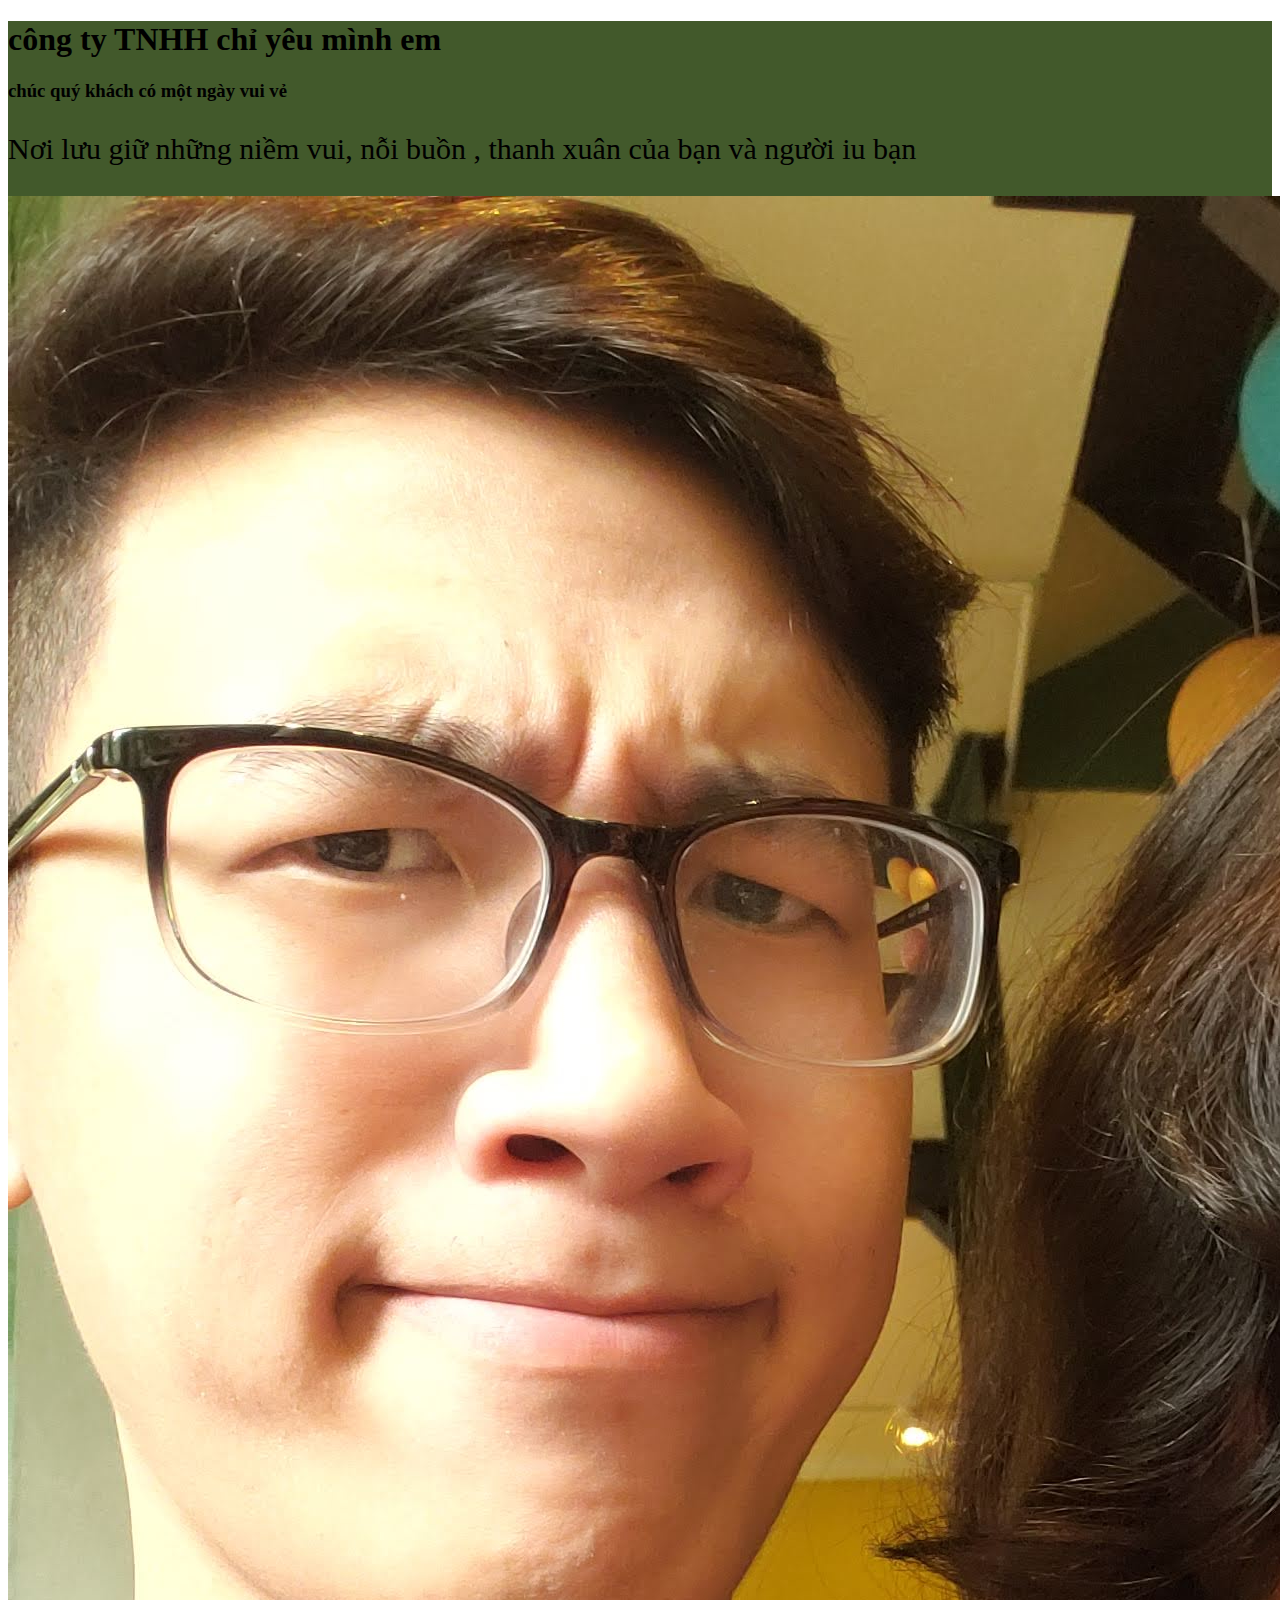
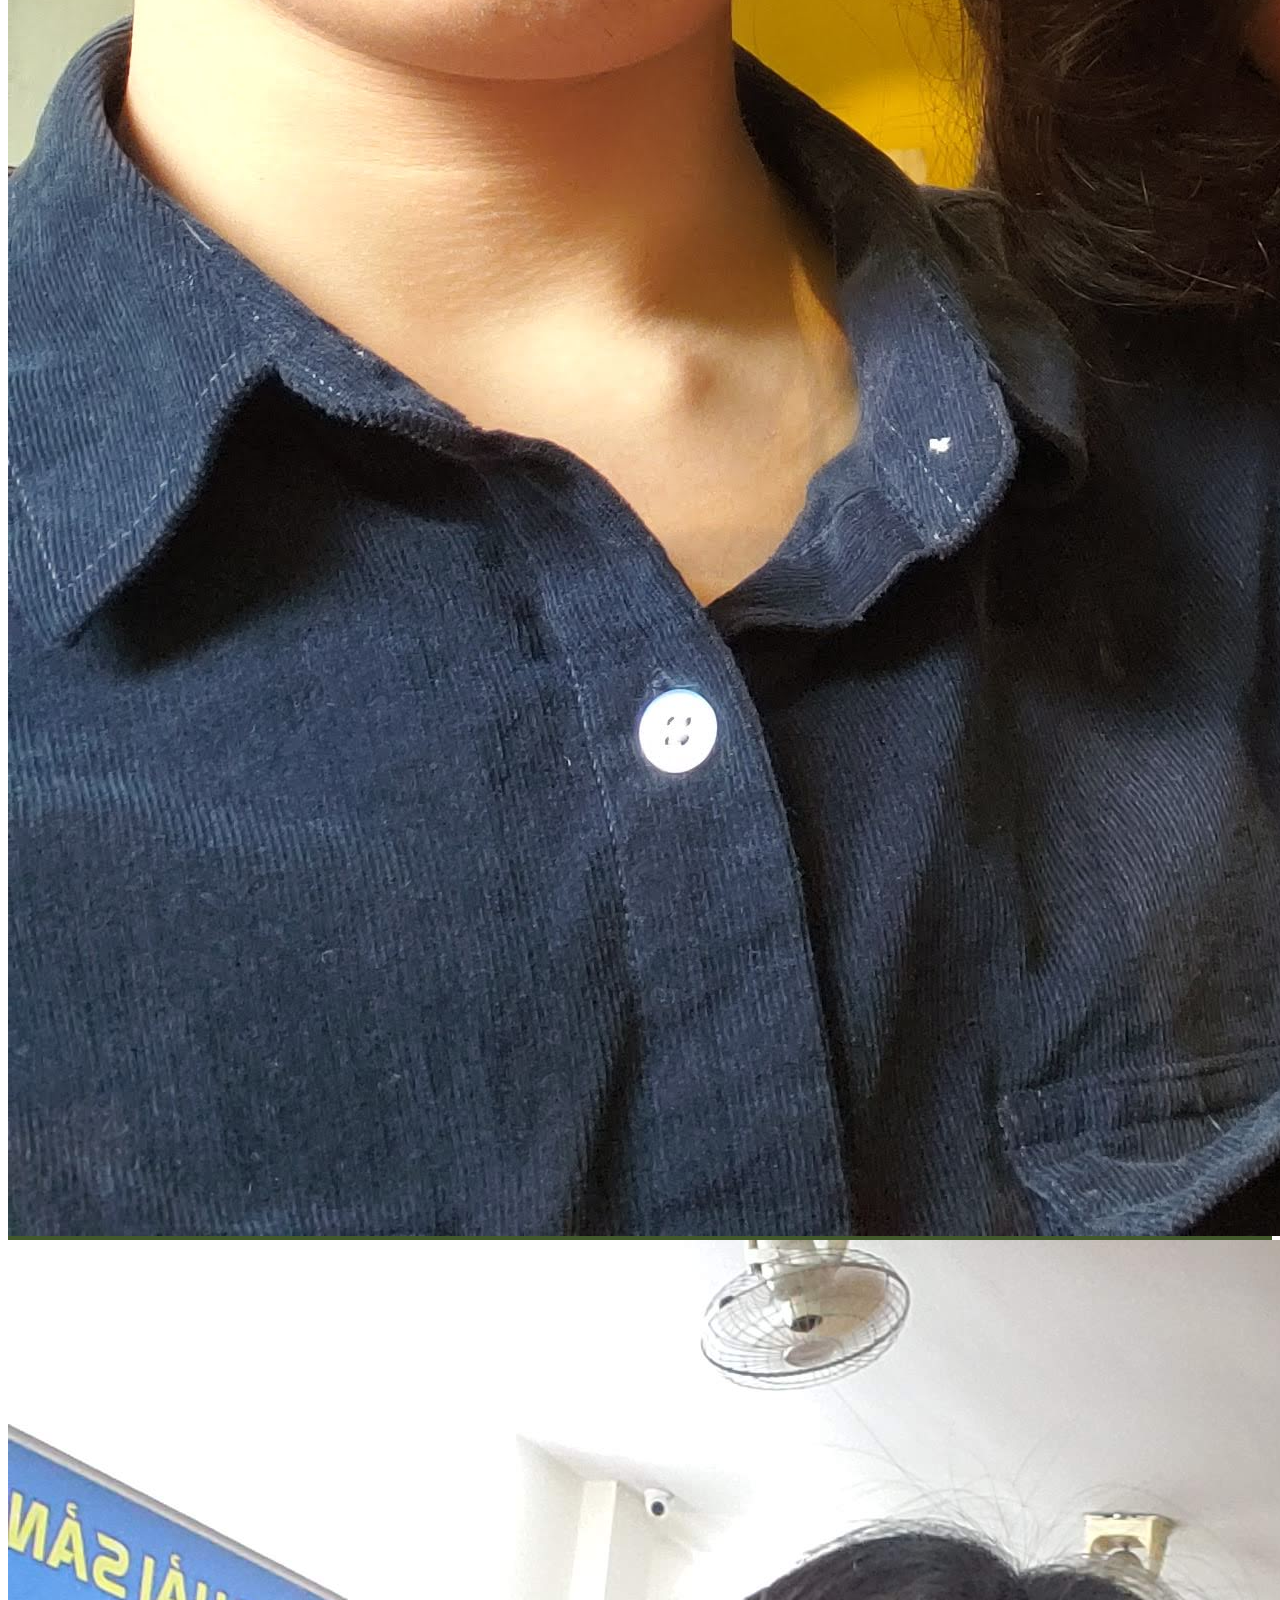
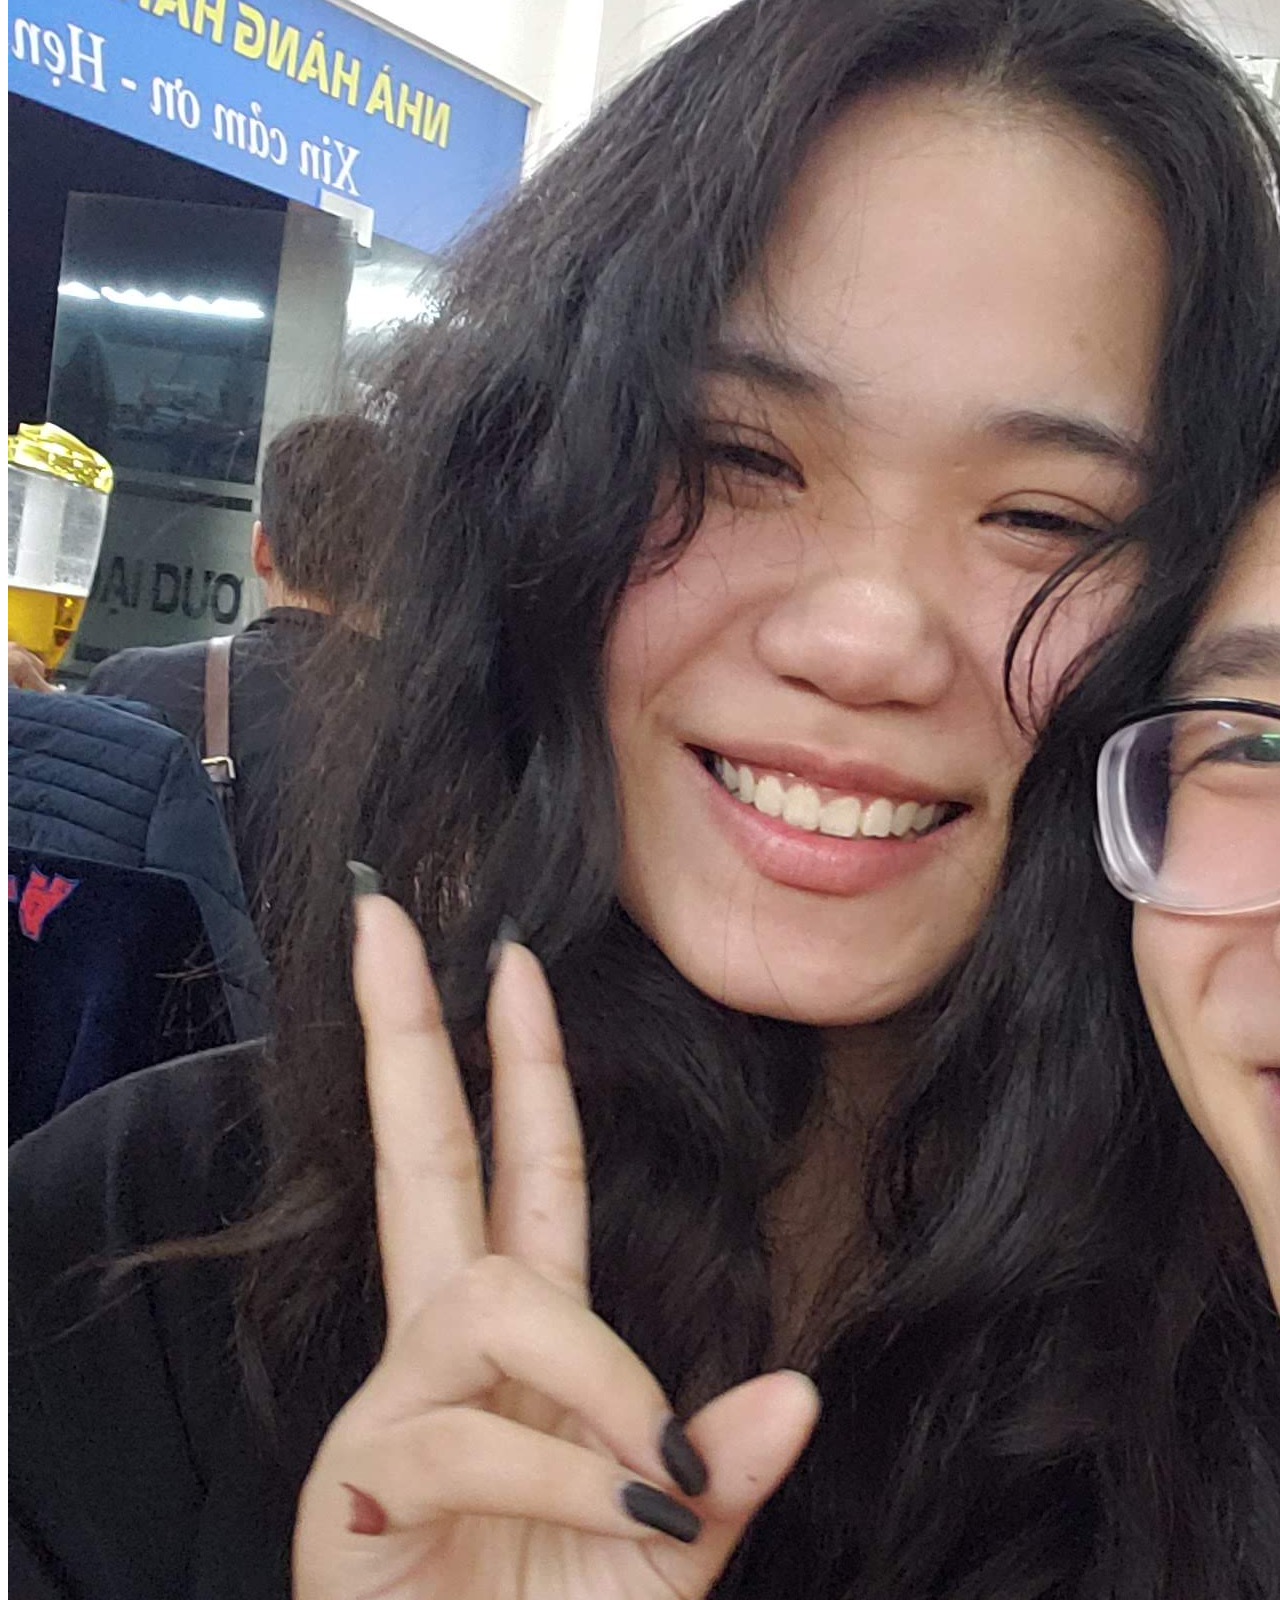
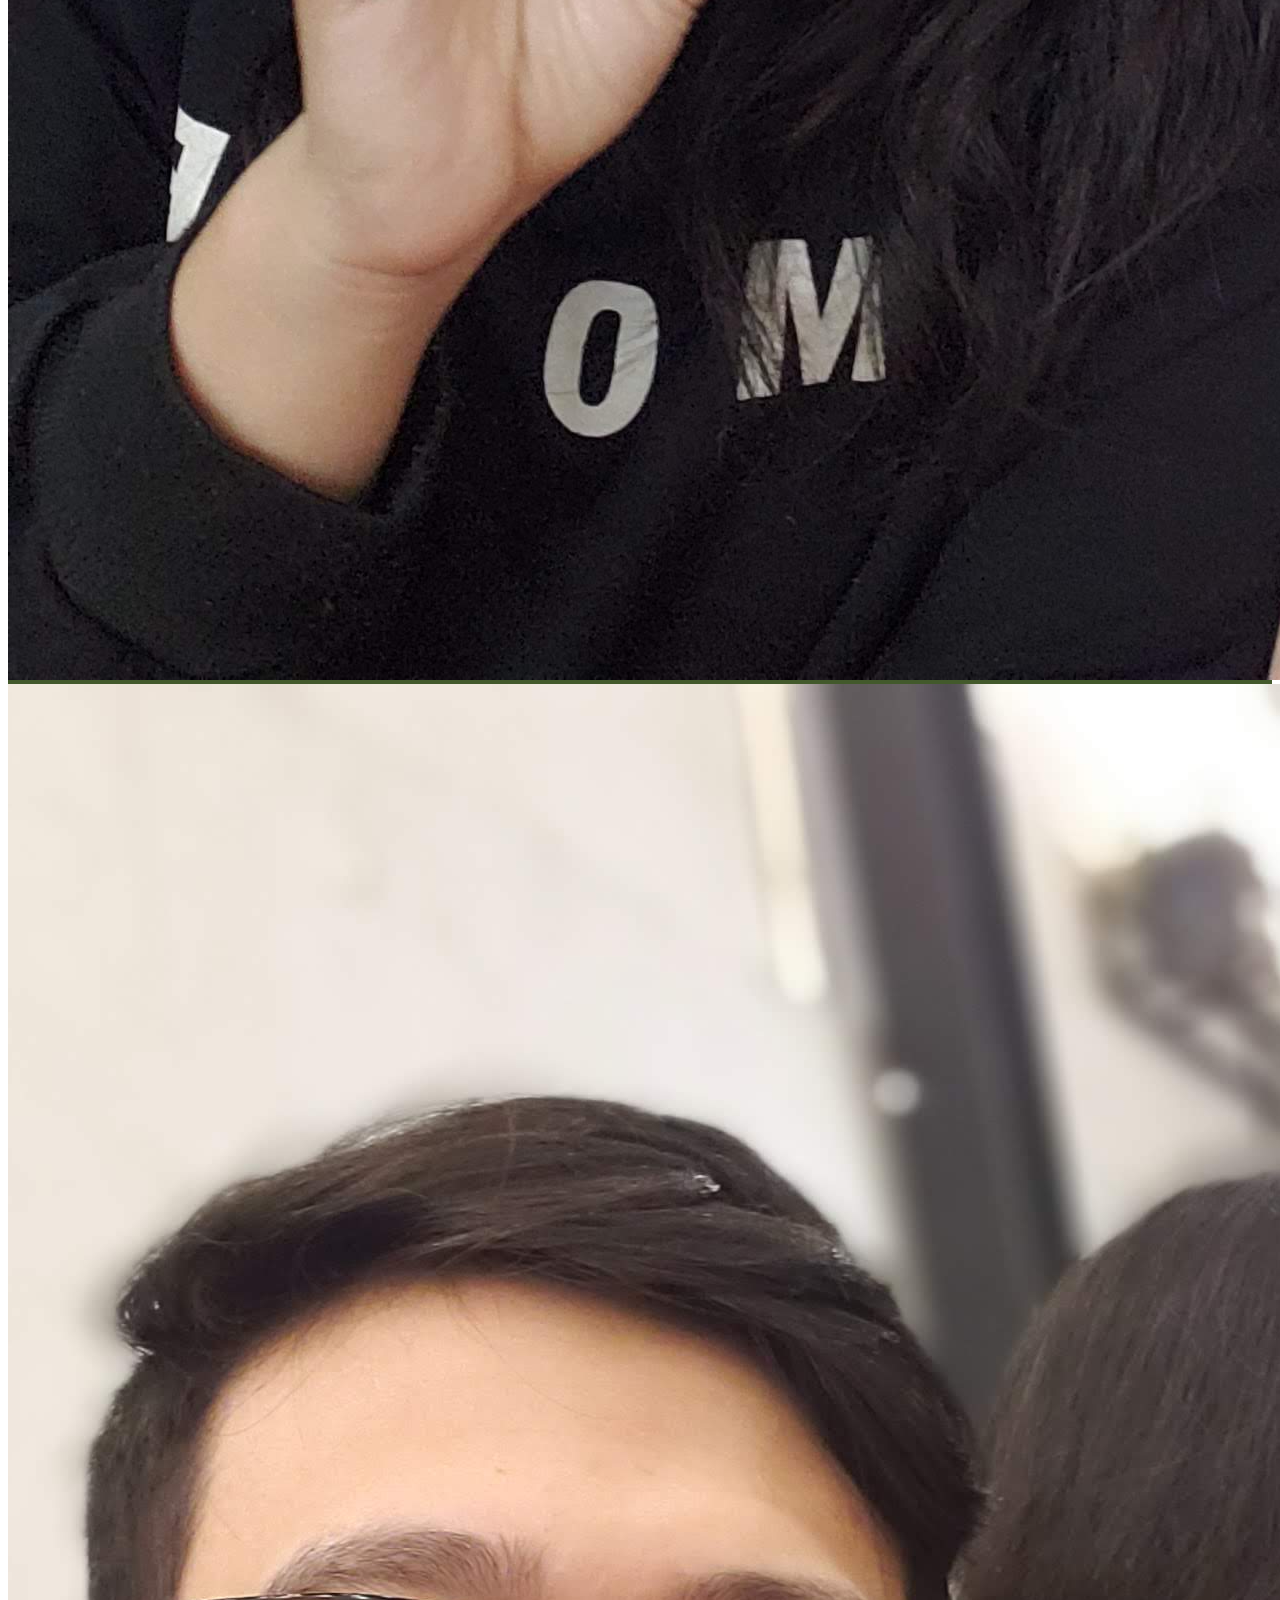
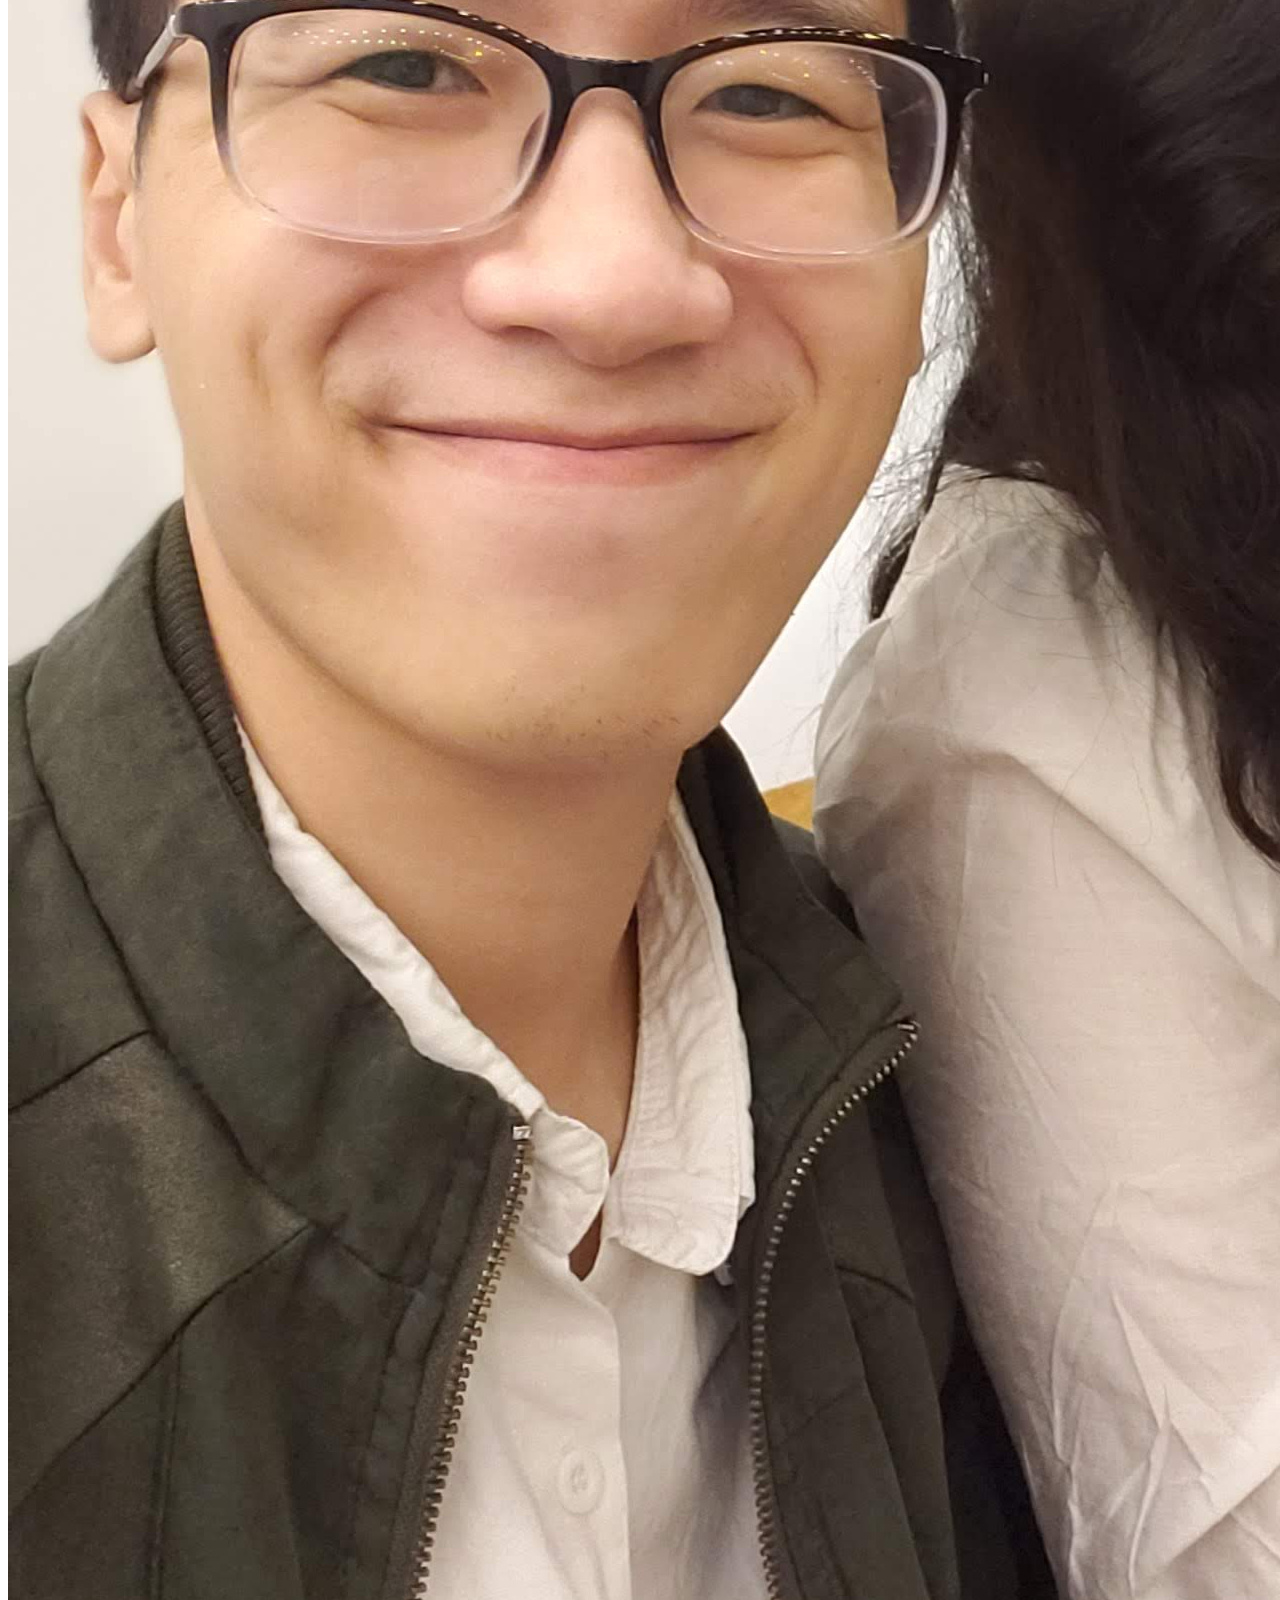
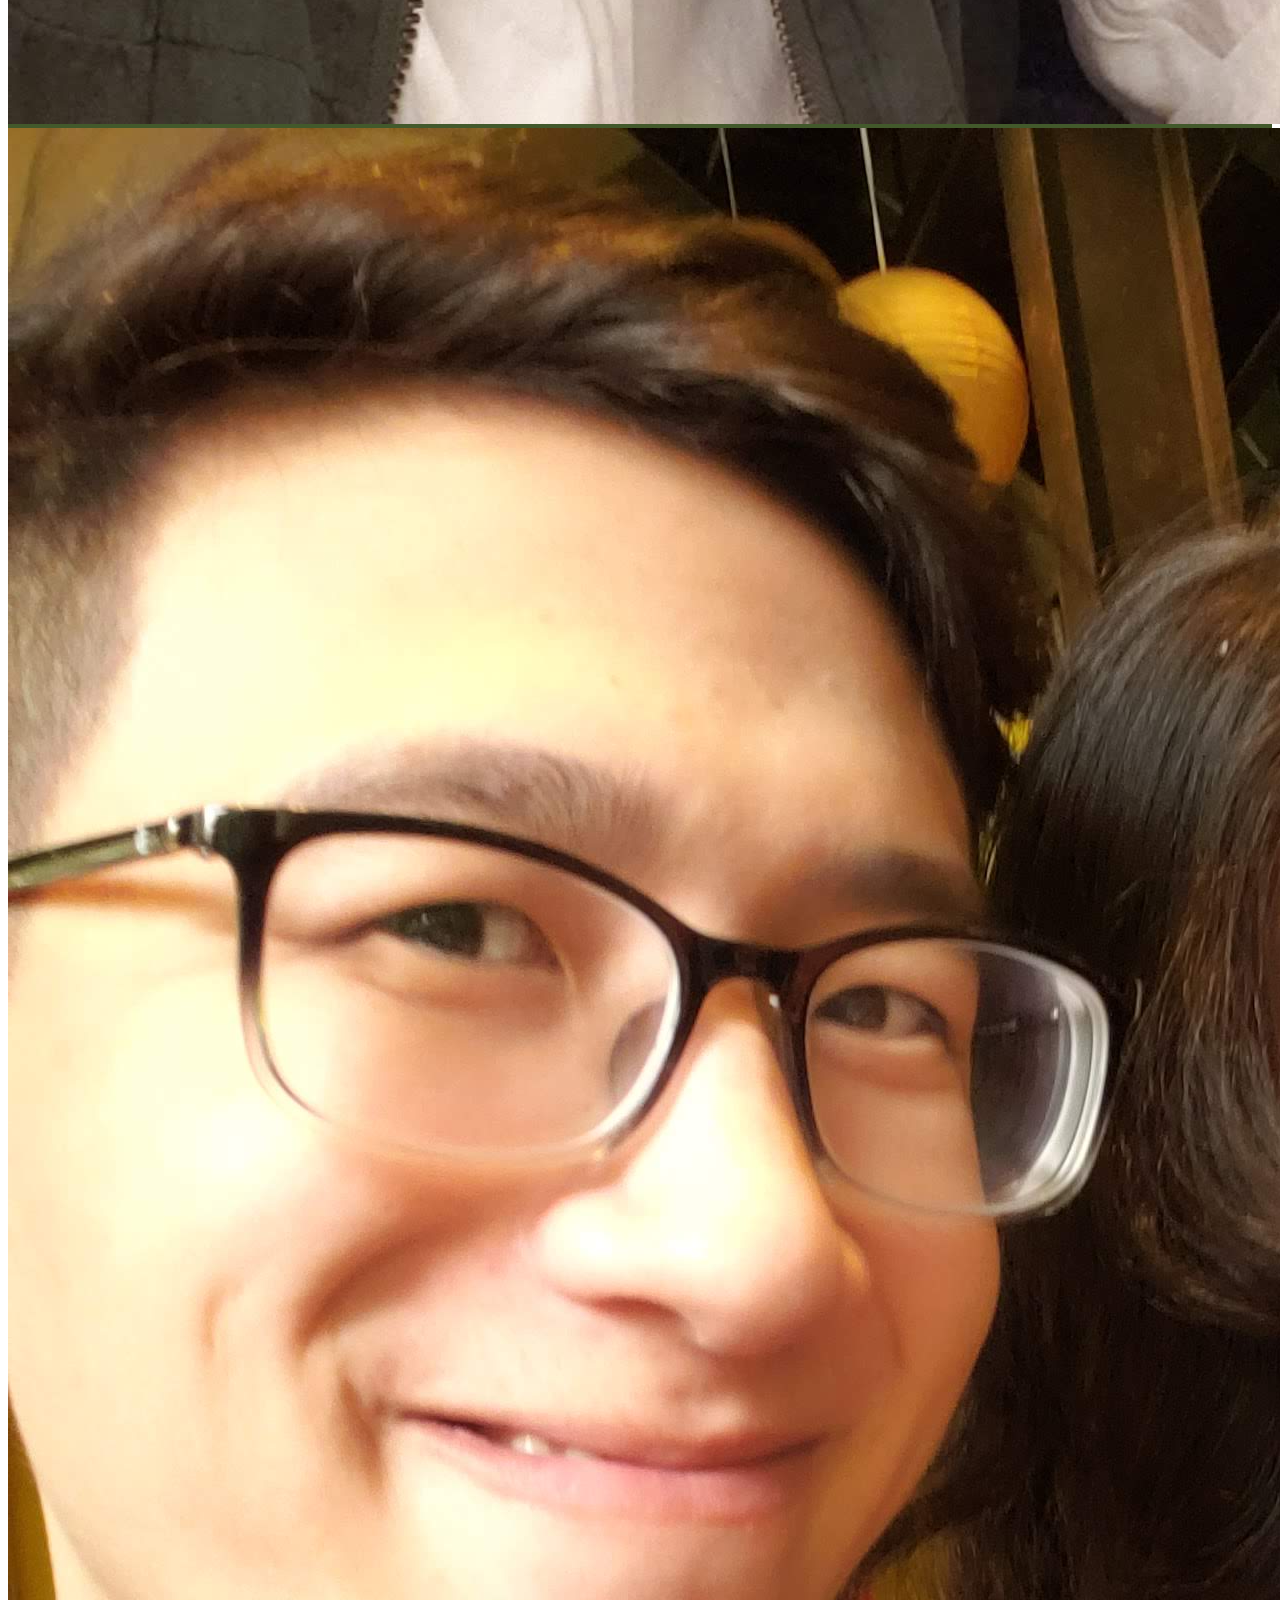
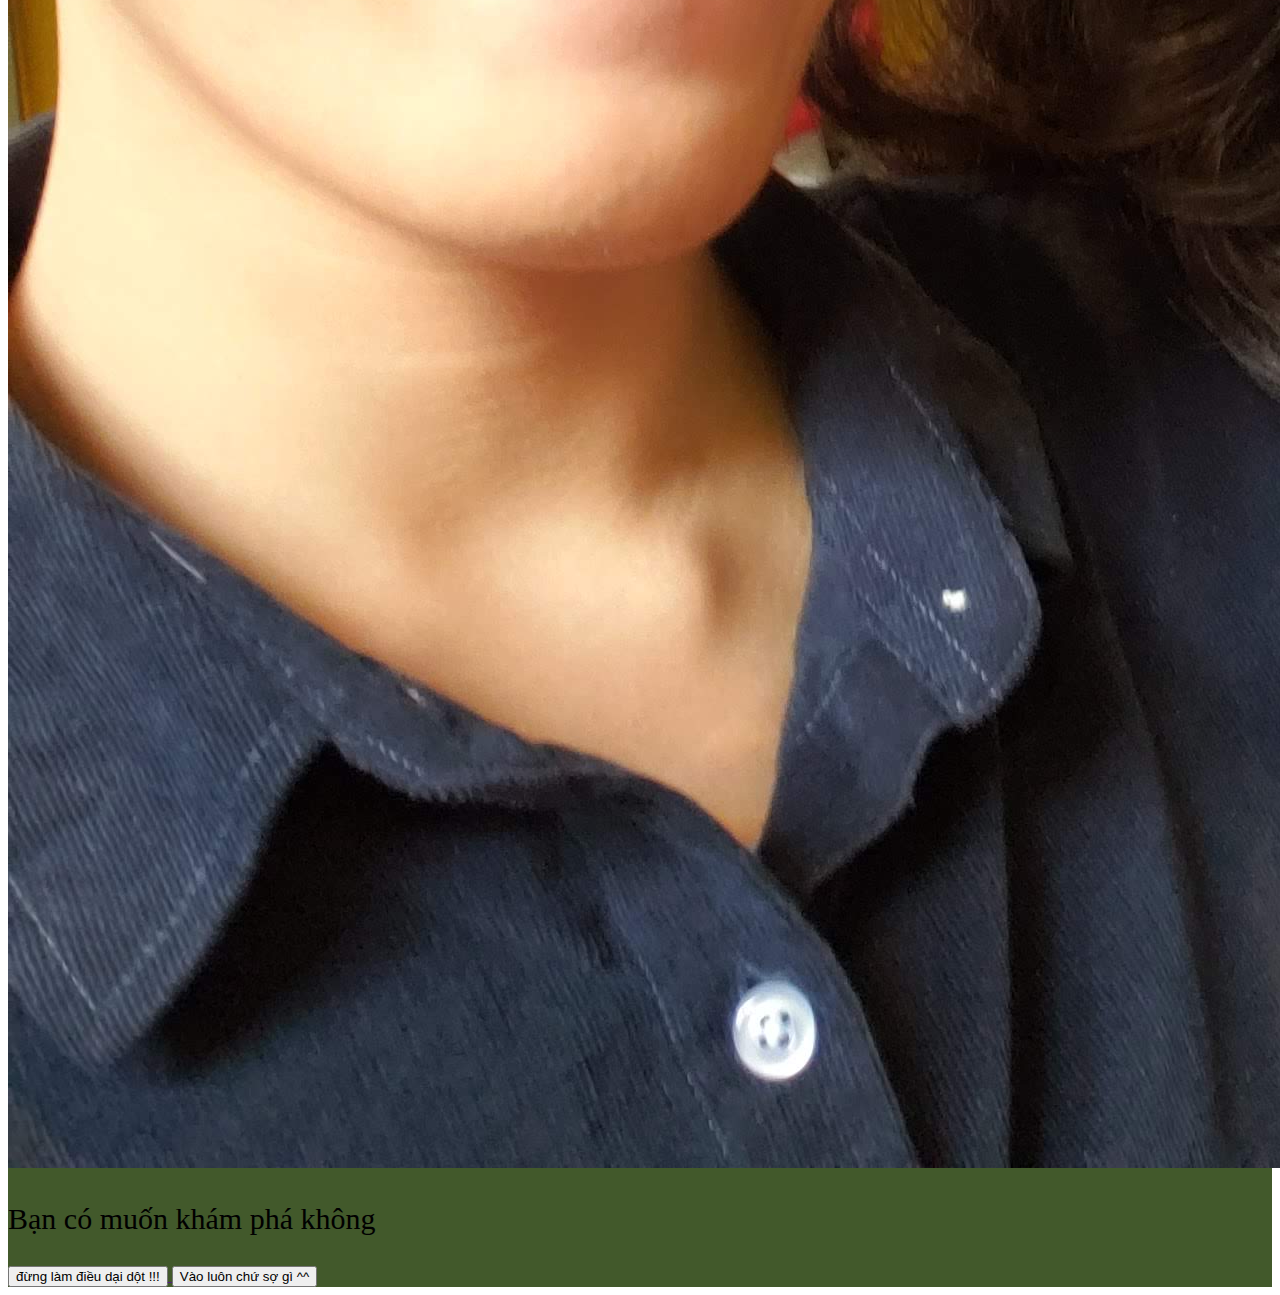
==== index.html @ 887f4138 "updatecode" ====
<!DOCTYPE html>
<html lang="en">
<head>
    <meta charset="UTF-8">
    <meta http-equiv="X-UA-Compatible" content="IE=edge">
    <meta name="viewport" content="width=device-width, initial-scale=1.0">
    <link rel="stylesheet" href="https://cdn.jsdelivr.net/npm/bootstrap@4.6.2/dist/css/bootstrap.min.css" integrity="sha384-xOolHFLEh07PJGoPkLv1IbcEPTNtaed2xpHsD9ESMhqIYd0nLMwNLD69Npy4HI+N" crossorigin="anonymous">
    <script src="https://cdn.jsdelivr.net/npm/jquery@3.5.1/dist/jquery.slim.min.js" integrity="sha384-DfXdz2htPH0lsSSs5nCTpuj/zy4C+OGpamoFVy38MVBnE+IbbVYUew+OrCXaRkfj" crossorigin="anonymous"></script>
    <script src="https://cdn.jsdelivr.net/npm/popper.js@1.16.1/dist/umd/popper.min.js" integrity="sha384-9/reFTGAW83EW2RDu2S0VKaIzap3H66lZH81PoYlFhbGU+6BZp6G7niu735Sk7lN" crossorigin="anonymous"></script>
    <script src="https://cdn.jsdelivr.net/npm/bootstrap@4.6.2/dist/js/bootstrap.min.js" integrity="sha384-+sLIOodYLS7CIrQpBjl+C7nPvqq+FbNUBDunl/OZv93DB7Ln/533i8e/mZXLi/P+" crossorigin="anonymous"></script>
    <link rel="stylesheet" href="./font/fontawesome-free-6.1.2-web/css/all.min.css">
    <link rel="stylesheet" href="./css/main.css">
    <title>Dành cho em nè <3</title>
</head>
<body>
    <div class="body-box">
        <div class="w-100 bg-dark mb-4">
            <div class="container ">
                <div class="m-auto pt-3 pb-3">
                    <h1 class="text-uppercase text text-center text-light w-100">công ty TNHH chỉ yêu mình em</h1>
                    <h3 class="text-uppercase text text-center text-light w-auto">chúc quý khách có một ngày vui vẻ</h3>
                </div>
            </div>
        </div>
        <div class="w-100 body-box">
            <div class="container">
                <p class="text-center text-light text-sz">Nơi lưu giữ những niềm vui, nỗi buồn , thanh xuân của bạn và người iu bạn</p>
                <div class="row mb-3">
                    <div class="col-6 p-1">
                        <img class="w-100 pb-2" src="./img/1.jpg" alt="">
                        <img class="w-100" src="./img/2.jpg" alt="">
                    </div>
                    <div class="col-6 p-1">
                        <img class="w-100 pb-2" src="./img/3.jpg" alt="">
                        <img class="w-100 " src="./img/4.jpg" alt="">
                    </div>
                </div>
                <div class="pb-5">
                    <p class="text-center text-sz text-light pb-2">Bạn có muốn khám phá không</p>
                    <div class="d-flex justify-content-around">
                        <a href="">
                            <button class="btn bg-danger border border-danger">
                                <span class="text-uppercase p-4 text-light btn-text text-center">đừng làm điều dại dột !!!</span>
                            </button>
                        </a>
                        <a href="./step1.html">
                            <button class="btn border border-dark bg-dark">
                                <span class="text-uppercase p-4 text-light btn-text text-center">Vào luôn chứ sợ gì ^^</span>
                            </button>
                        </a>
                    </div>
                </div>
            </div>
        </div>        
    </div>
</body>
</html>
---- css/main.css ----
h1,h2,h3,h4,h5,h6,h7{
    font-family: initial !important;
}
.body-box{
    background-color: #42592b;
}

.text-sz{
    font-size: 30px;
    font-family: cursive;
}
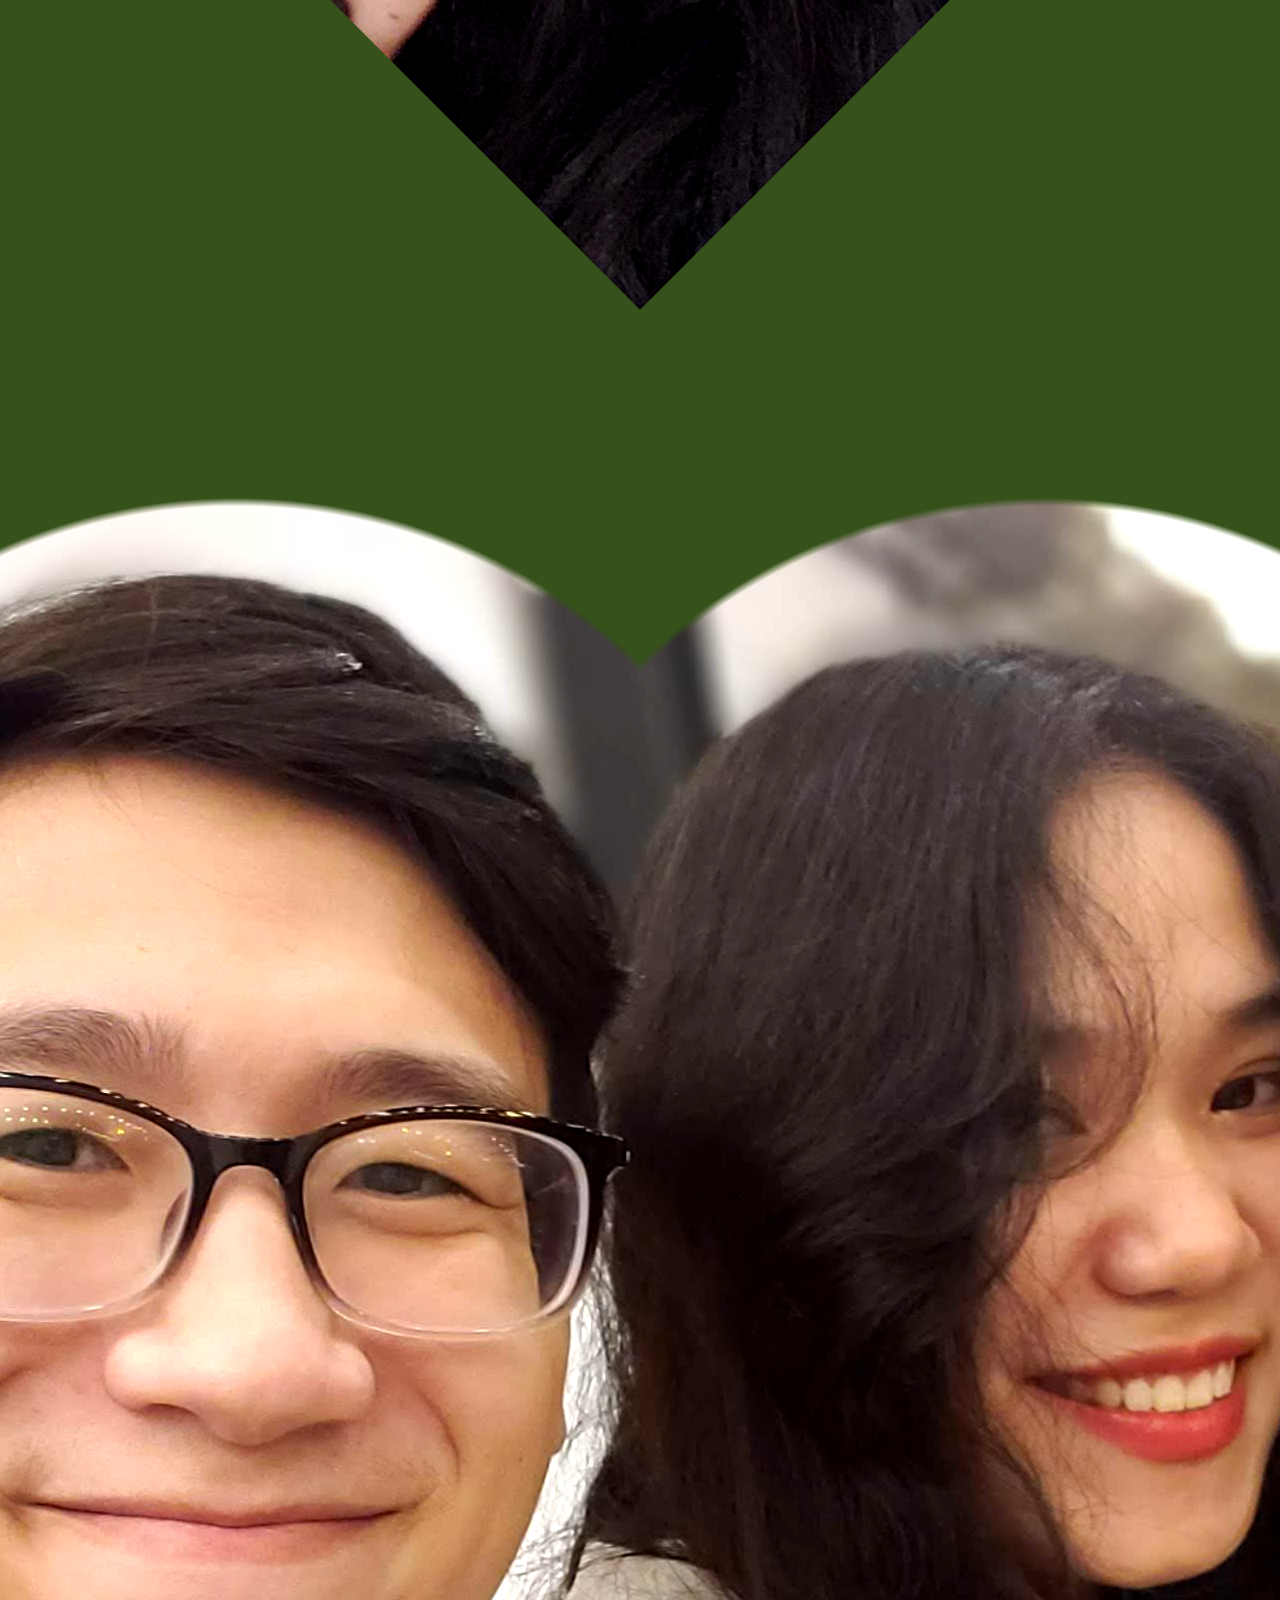
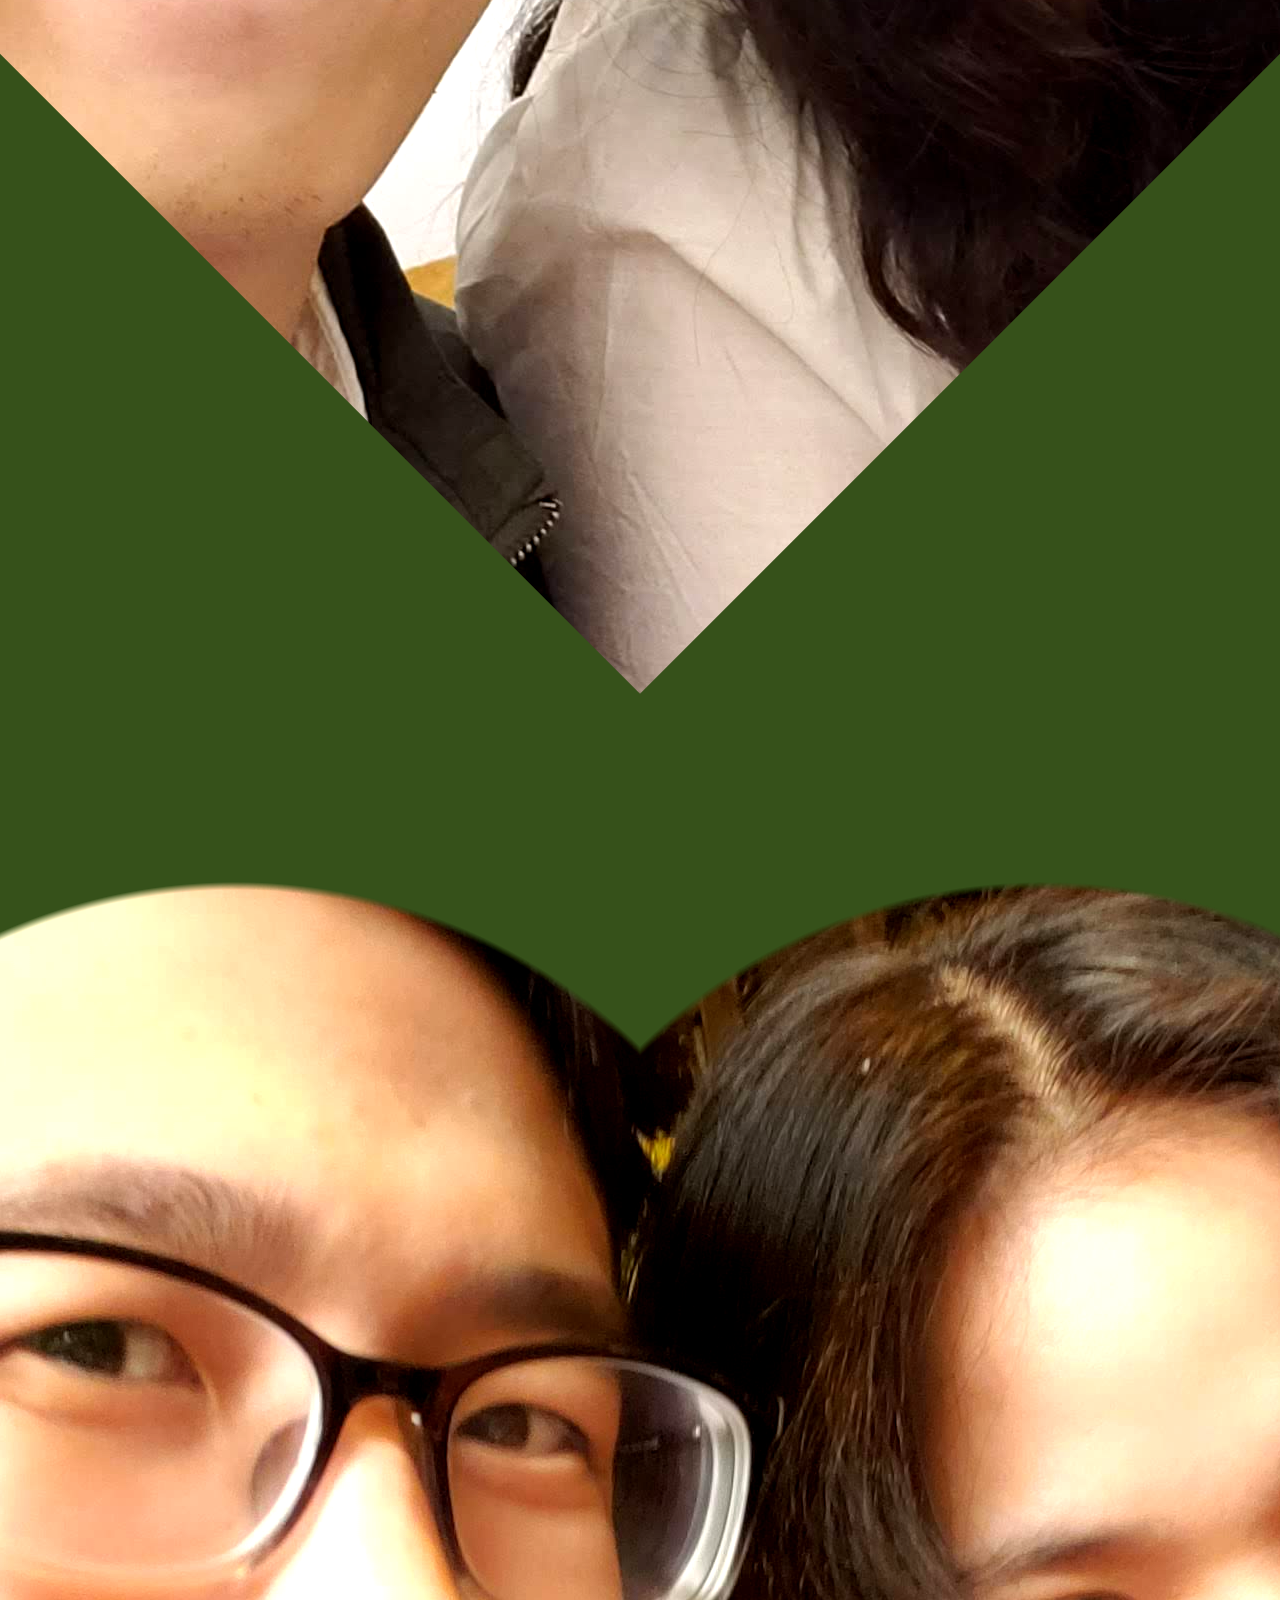
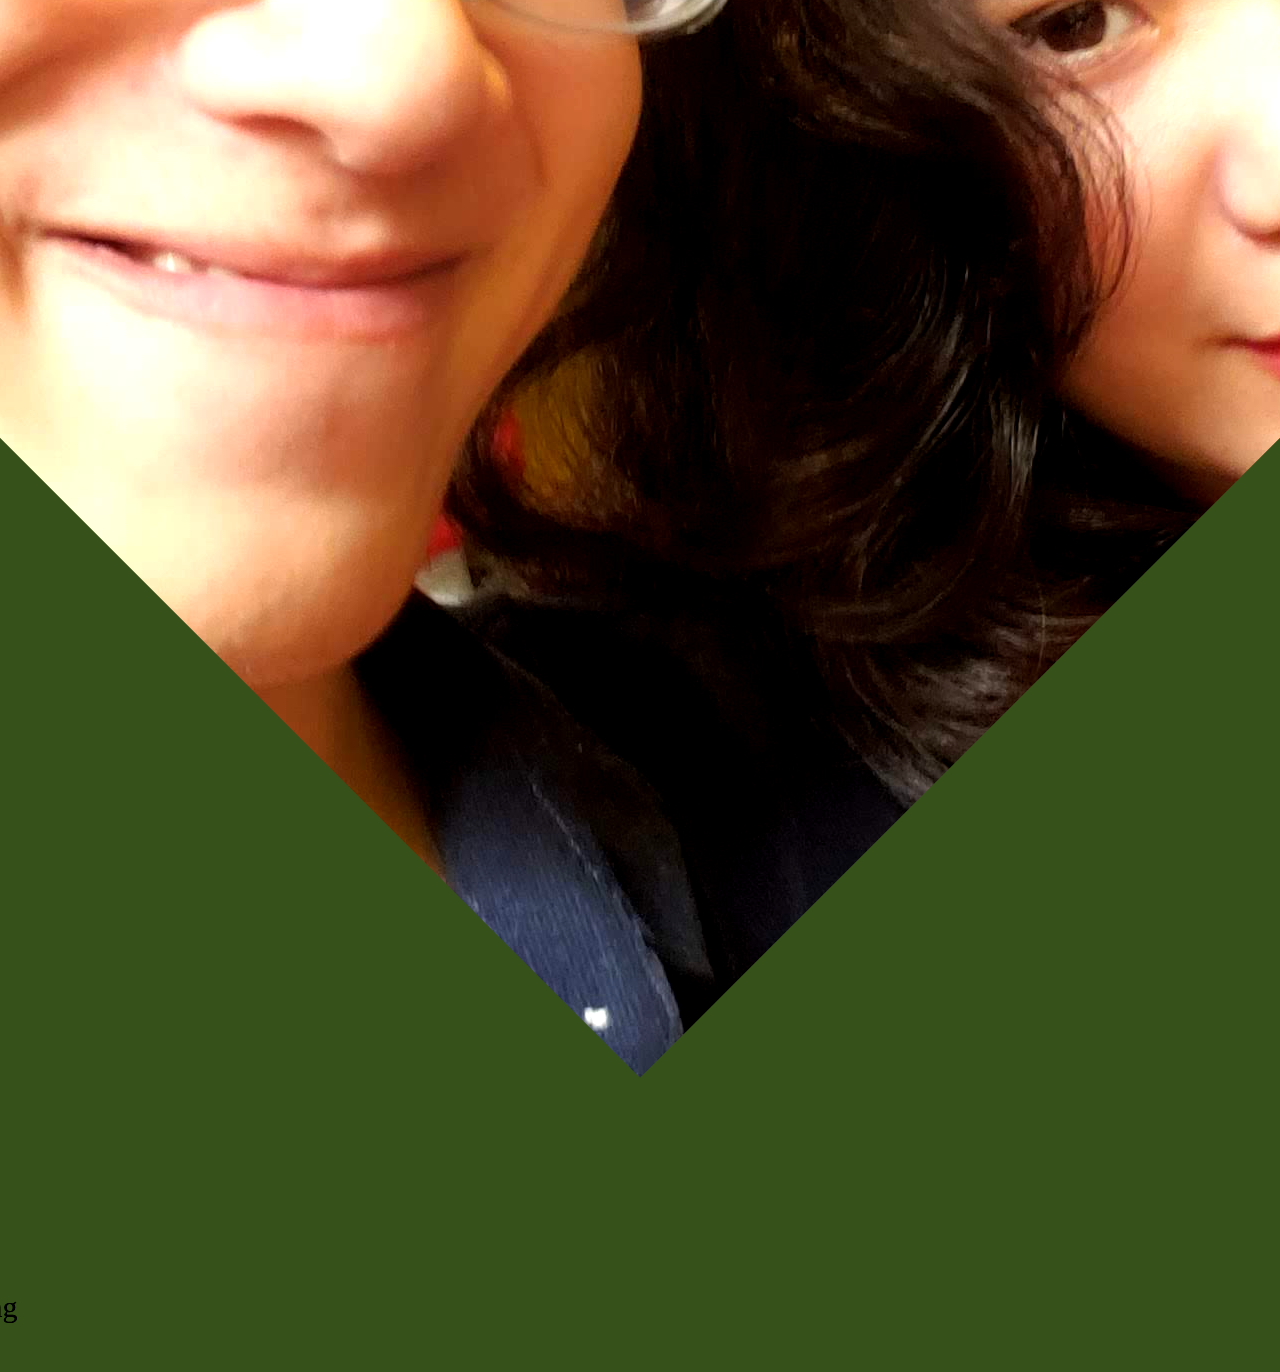
==== commit ba1fae92: "update" ====
--- a/index.html
+++ b/index.html
@@ -38,15 +38,11 @@
                 <div class="pb-5">
                     <p class="text-center text-sz text-light pb-2">Bạn có muốn khám phá không</p>
                     <div class="d-flex justify-content-around">
-                        <a href="">
-                            <button class="btn bg-danger border border-danger">
-                                <span class="text-uppercase p-4 text-light btn-text text-center">đừng làm điều dại dột !!!</span>
-                            </button>
+                        <a href="https://memehay.com/meme/20211015/ban-qua-hu-ban-se-bi-dam-daddy-phat.jpg" class="btn bg-danger border border-danger">
+                            <span class="text-uppercase p-4 text-light btn-text text-center">đừng làm điều dại dột !!!</span>
                         </a>
-                        <a href="./step1.html">
-                            <button class="btn border border-dark bg-dark">
-                                <span class="text-uppercase p-4 text-light btn-text text-center">Vào luôn chứ sợ gì ^^</span>
-                            </button>
+                        <a href="./step1.html" class="btn border border-dark bg-dark">
+                            <span class="text-uppercase p-4 text-light btn-text text-center">Vào luôn chứ sợ gì ^^</span>
                         </a>
                     </div>
                 </div>
--- a/css/main.css
+++ b/css/main.css
@@ -9,3 +9,204 @@
     font-size: 30px;
     font-family: cursive;
 }
+
+.slide-box{
+    width: 500px;
+    height: 500px;
+}
+
+/* Heart */
+.more-pens {
+    position: fixed;
+    left: 20px;
+    bottom: 20px;
+    z-index: 10;
+    font-family: "Montserrat";
+    font-size: 12px;
+  }
+  
+  a.white-mode, a.white-mode:link, a.white-mode:visited, a.white-mode:active {
+    font-family: "Montserrat";
+    font-size: 12px;
+    text-decoration: none;        /* background: #212121; */
+    padding: 4px 8px;
+    color: #f7f7f7;
+  }
+  
+  a.white-mode:hover, a.white-mode:link:hover, a.white-mode:visited:hover, a.white-mode:active:hover {
+    background: #edf3f8;
+    color: #212121;
+  }
+  
+  .title {
+    z-index: 9999 !important;
+    position: absolute;
+    left: 50%;
+    top: 42%;
+    transform: translateX(-50%) translateY(-50%);
+    font-family: "Montserrat";
+    text-align: center;
+    width: 100%;
+  }
+  
+  .title h1 {
+    z-index: 99;
+    position: relative;
+    color: #fff;
+    font-weight: 100;
+    font-size: 70px;
+    padding: 0;
+    margin: 0;
+    line-height: 1;
+    text-shadow: 0 0 10px #ff006c, 0 0 20px #ff006c, 0 0 30px #ff006c, 0 0 40px #ff417d, 0 0 70px #ff417d, 0 0 80px #ff417d, 0 0 100px #ff417d, 0 0 150px #ff417d;
+  }
+  
+  .title h1 span {
+    z-index: 99;
+    font-weight: 600;
+    padding: 0;
+    margin: 0;
+    color: #ffffff;
+  }
+  
+  .title h3 {
+    z-index: 99;
+    font-weight: 200;
+    font-size: 26px;
+    padding: 0;
+    margin: 0;
+    line-height: 1;
+    color: #ffffff;
+    letter-spacing: 2px;
+  }
+  
+  /* 爱心css */
+  canvas {
+    position: absolute;
+    width: 100%;
+    height: 100%;
+  }
+  
+  .img {
+    position: absolute;
+    left: 50%;
+    top: 43%;
+    transform: translate(-50%, -50%);
+    width: 420px;
+    height: 420px;
+  }
+  
+  #pinkboard {
+    position: relative;
+    top: 0%;
+    left: 0%;
+    height: 429px;
+  }
+  
+  .STARDUST1 {
+    position: relative !important;
+    top: -60px;
+  }
+  
+  .STARDUST2 {
+    position: relative !important;
+    top: -40px;
+  }
+  
+  .STARDUST3 {
+    position: relative !important;
+    top: -20px;
+  }
+  
+  /* 星空css */
+  html, body {
+    padding: 0px;
+    margin: 0px;
+    width: 100%;
+    height: 100%;
+    position: fixed;
+  }
+  
+  body {
+    display: flex;
+    justify-content: center;
+    align-items: center;
+    -webkit-filter: contrast(120%);
+    filter: contrast(120%);
+    background-image: radial-gradient(1600px at 70% 120%, rgba(33, 39, 80, 1) 10%, #020409 100%) !important;        /* background-color: black; */
+  }
+  
+  .container2 {
+  
+    /* z-index: 8; */
+    position: absolute;
+    width: 100%;
+    height: 100%;
+    background-image: radial-gradient(1600px at 70% 120%, rgba(33, 39, 80, 1) 10%, #020409 100%) !important;
+  }
+  
+  .content {
+    width: inherit;
+    height: inherit;
+    width: 100%;
+    height: 100%;
+    background-image: radial-gradient(1600px at 70% 120%, rgba(33, 39, 80, 1) 10%, #020409 100%) !important;
+  }
+  
+  #universe {
+    width: 100%;
+    height: 100%;
+  }
+  
+  #footerContent {
+    font-family: sans-serif;
+    font-size: 110%;
+    color: rgba(200, 220, 255, 0.3);
+    width: 100%;
+    position: fixed;
+    bottom: 0px;
+    padding: 20px;
+    text-align: center;
+    z-index: 20;
+  }
+  
+  /* #footer {
+    position: absolute;
+    bottom: 0px;
+    height: 300px;
+    width: 100%;
+  } */
+  #scene {
+    height: 100%;
+    position: absolute;
+    left: 50%;
+    margin-left: -800px;
+  }
+  
+  a {
+    text-decoration: none;
+    color: rgba(200, 220, 255, 1);
+    opacity: 0.4;
+    transition: opacity 0.4s ease;
+  }
+  
+  a:hover {
+    opacity: 1;
+  }
+  
+  /* heart image: https://stackoverflow.com/a/51216413 */
+  img {
+  
+    /* width: 200px; */
+    aspect-ratio: 1;
+    object-fit: cover;
+    --_m: radial-gradient(#000 69%, #0000 70%) 84.5% fill/100%;
+    -webkit-mask-box-image: var(--_m);
+    mask-border: var(--_m);
+    clip-path: polygon(-41% 0, 50% 91%, 141% 0);
+  }
+
+  .img-bg{
+    background-image: url(./img/);
+  }
+  